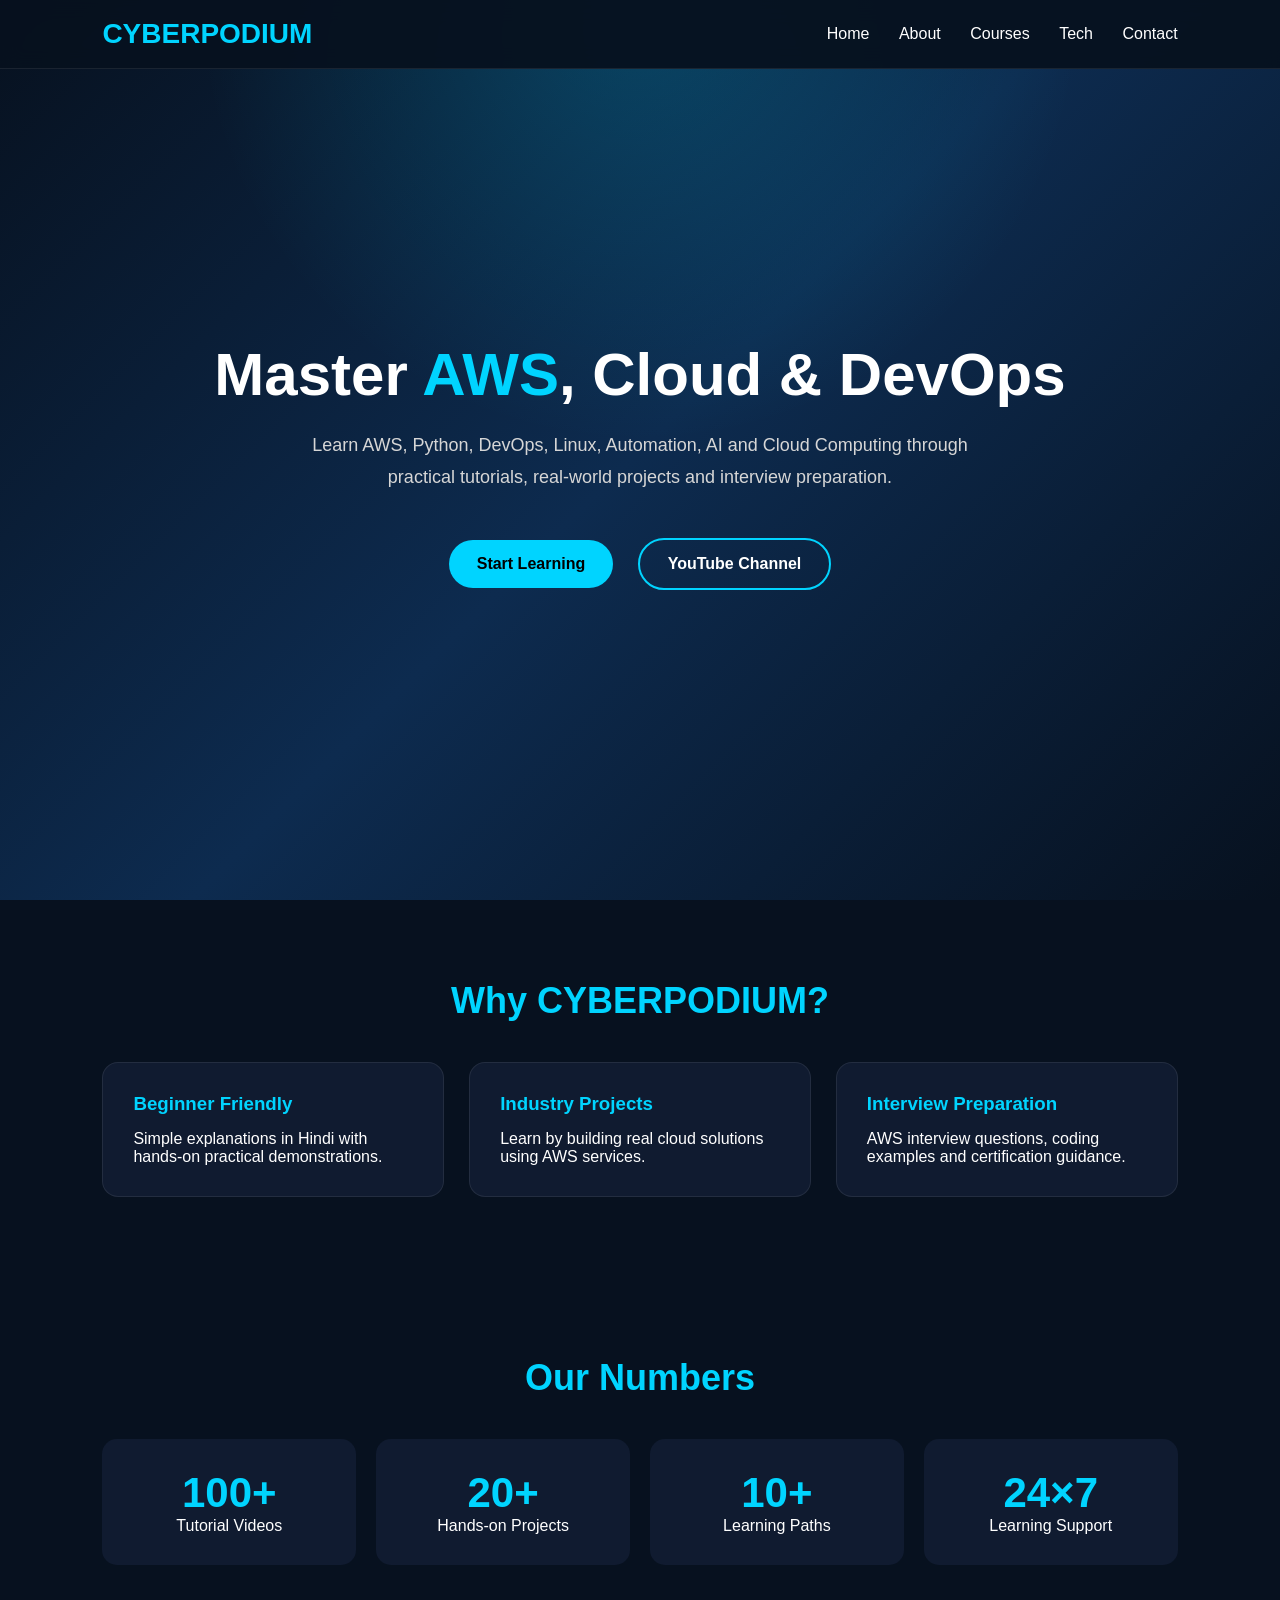
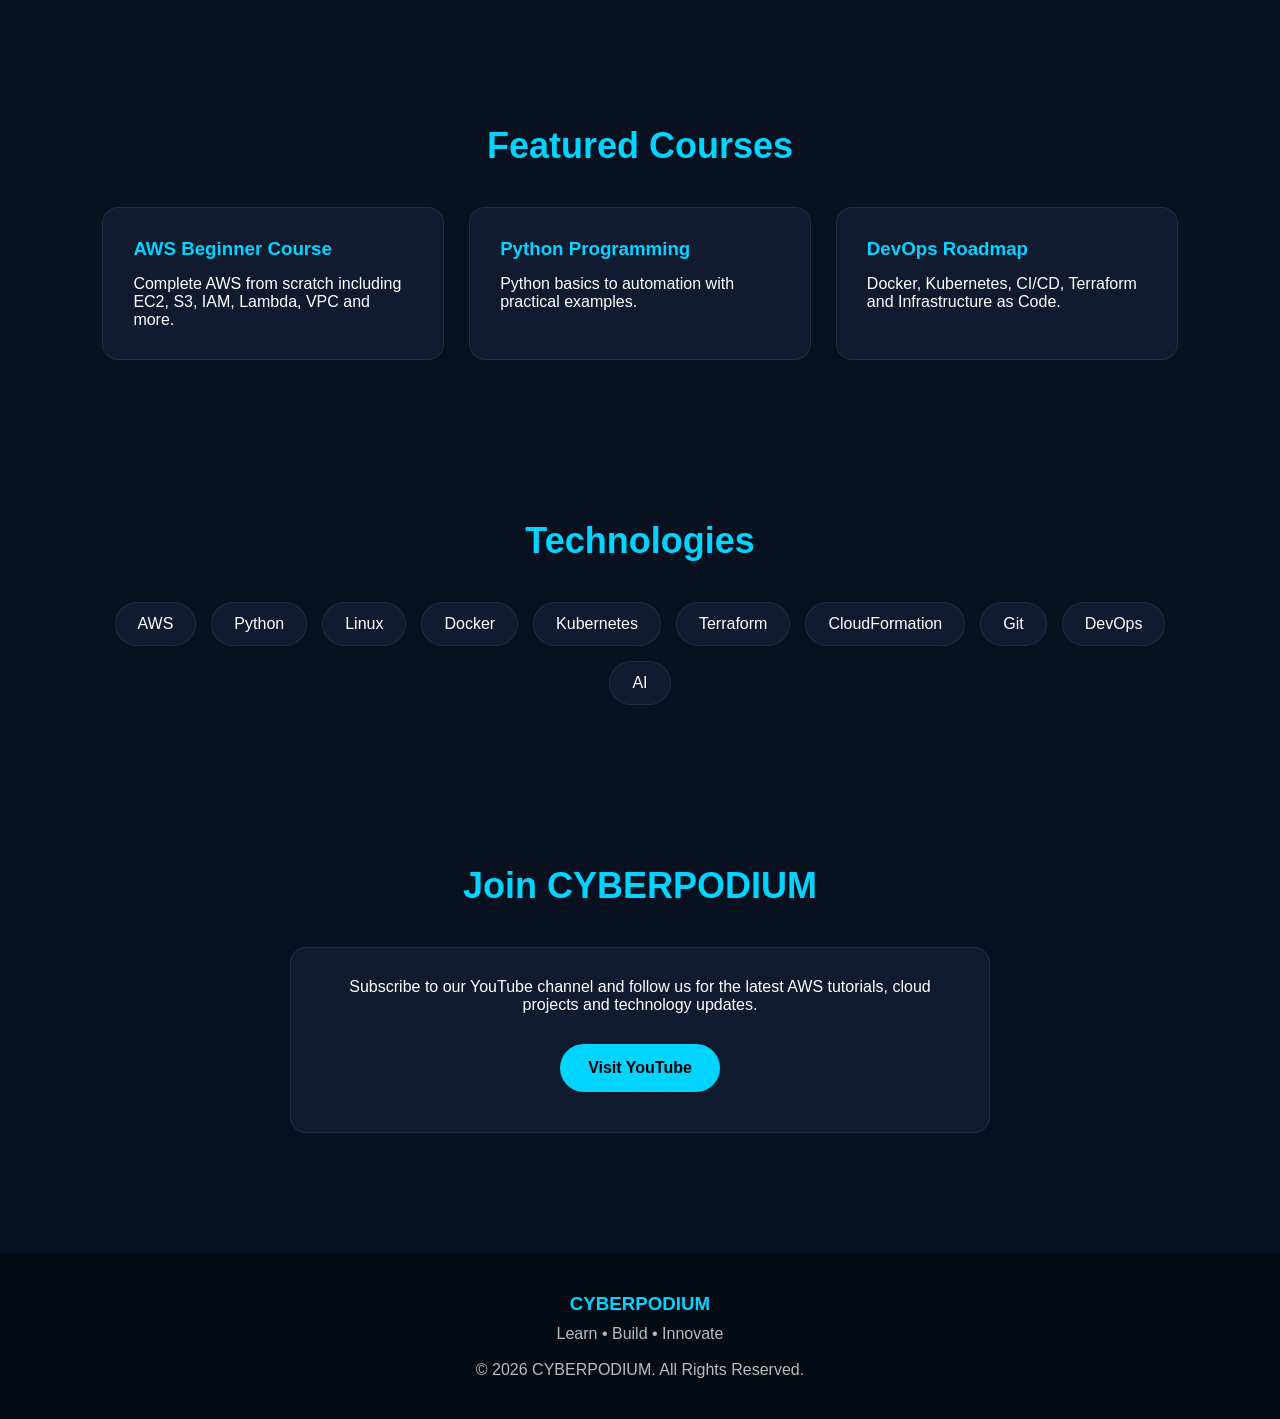
==== index.html @ 9607fe77 "adding first test of web" ====
<!DOCTYPE html>
<html lang="en">
<head>
<meta charset="UTF-8">
<meta name="viewport" content="width=device-width, initial-scale=1.0">
<title>CYBERPODIUM | Learn AWS & Cloud Computing</title>

<style>
*{
    margin:0;
    padding:0;
    box-sizing:border-box;
    font-family:Arial, Helvetica, sans-serif;
}

html{
    scroll-behavior:smooth;
}

body{
    background:#07111f;
    color:white;
}

header{
    position:fixed;
    width:100%;
    top:0;
    left:0;
    background:rgba(7,17,31,.95);
    backdrop-filter:blur(10px);
    display:flex;
    justify-content:space-between;
    align-items:center;
    padding:18px 8%;
    z-index:1000;
    border-bottom:1px solid rgba(255,255,255,.08);
}

.logo{
    font-size:28px;
    font-weight:bold;
    color:#00d4ff;
}

nav a{
    text-decoration:none;
    color:white;
    margin-left:25px;
    transition:.3s;
}

nav a:hover{
    color:#00d4ff;
}

.hero{
    min-height:100vh;
    display:flex;
    justify-content:center;
    align-items:center;
    text-align:center;
    padding:120px 20px 80px;
    background:
    radial-gradient(circle at top,#00d4ff33,transparent 40%),
    linear-gradient(135deg,#07111f,#0d2b4f,#07111f);
}

.hero h1{
    font-size:60px;
    margin-bottom:20px;
}

.hero h1 span{
    color:#00d4ff;
}

.hero p{
    max-width:700px;
    margin:auto;
    line-height:1.8;
    color:#d6d6d6;
    font-size:18px;
}

.buttons{
    margin-top:35px;
}

.btn{
    display:inline-block;
    margin:10px;
    padding:15px 28px;
    text-decoration:none;
    border-radius:30px;
    font-weight:bold;
    transition:.3s;
}

.primary{
    background:#00d4ff;
    color:black;
}

.secondary{
    border:2px solid #00d4ff;
    color:white;
}

.btn:hover{
    transform:translateY(-4px);
}

section{
    padding:80px 8%;
}

.section-title{
    text-align:center;
    font-size:36px;
    margin-bottom:40px;
    color:#00d4ff;
}

.grid{
    display:grid;
    grid-template-columns:repeat(auto-fit,minmax(250px,1fr));
    gap:25px;
}

.card{
    background:#101b30;
    border-radius:16px;
    padding:30px;
    transition:.3s;
    border:1px solid rgba(255,255,255,.08);
}

.card:hover{
    transform:translateY(-8px);
    box-shadow:0 15px 30px rgba(0,212,255,.15);
}

.card h3{
    margin-bottom:15px;
    color:#00d4ff;
}

.stats{
    display:grid;
    grid-template-columns:repeat(auto-fit,minmax(180px,1fr));
    gap:20px;
    text-align:center;
}

.stat{
    background:#101b30;
    padding:30px;
    border-radius:15px;
}

.stat h2{
    color:#00d4ff;
    font-size:42px;
}

.tech{
    display:flex;
    flex-wrap:wrap;
    gap:15px;
    justify-content:center;
}

.tech span{
    background:#101b30;
    padding:12px 22px;
    border-radius:30px;
    border:1px solid rgba(255,255,255,.08);
}

footer{
    text-align:center;
    padding:40px 20px;
    background:#050b15;
    margin-top:40px;
    color:#bbb;
}

@media(max-width:768px){

header{
    flex-direction:column;
}

nav{
    margin-top:15px;
}

nav a{
    display:inline-block;
    margin:8px;
}

.hero h1{
    font-size:40px;
}

.hero p{
    font-size:16px;
}

}
</style>

</head>

<body>

<header>

<div class="logo">CYBERPODIUM</div>

<nav>
<a href="#">Home</a>
<a href="#about">About</a>
<a href="#courses">Courses</a>
<a href="#tech">Tech</a>
<a href="#contact">Contact</a>
</nav>

</header>

<section class="hero">

<div>

<h1>Master <span>AWS</span>, Cloud & DevOps</h1>

<p>

Learn AWS, Python, DevOps, Linux, Automation, AI and Cloud Computing through practical tutorials,
real-world projects and interview preparation.

</p>

<div class="buttons">

<a class="btn primary" href="#">Start Learning</a>

<a class="btn secondary" href="#">YouTube Channel</a>

</div>

</div>

</section>

<section id="about">

<h2 class="section-title">Why CYBERPODIUM?</h2>

<div class="grid">

<div class="card">
<h3>Beginner Friendly</h3>
<p>Simple explanations in Hindi with hands-on practical demonstrations.</p>
</div>

<div class="card">
<h3>Industry Projects</h3>
<p>Learn by building real cloud solutions using AWS services.</p>
</div>

<div class="card">
<h3>Interview Preparation</h3>
<p>AWS interview questions, coding examples and certification guidance.</p>
</div>

</div>

</section>

<section>

<h2 class="section-title">Our Numbers</h2>

<div class="stats">

<div class="stat">
<h2>100+</h2>
<p>Tutorial Videos</p>
</div>

<div class="stat">
<h2>20+</h2>
<p>Hands-on Projects</p>
</div>

<div class="stat">
<h2>10+</h2>
<p>Learning Paths</p>
</div>

<div class="stat">
<h2>24×7</h2>
<p>Learning Support</p>
</div>

</div>

</section>

<section id="courses">

<h2 class="section-title">Featured Courses</h2>

<div class="grid">

<div class="card">
<h3>AWS Beginner Course</h3>
<p>Complete AWS from scratch including EC2, S3, IAM, Lambda, VPC and more.</p>
</div>

<div class="card">
<h3>Python Programming</h3>
<p>Python basics to automation with practical examples.</p>
</div>

<div class="card">
<h3>DevOps Roadmap</h3>
<p>Docker, Kubernetes, CI/CD, Terraform and Infrastructure as Code.</p>
</div>

</div>

</section>

<section id="tech">

<h2 class="section-title">Technologies</h2>

<div class="tech">

<span>AWS</span>
<span>Python</span>
<span>Linux</span>
<span>Docker</span>
<span>Kubernetes</span>
<span>Terraform</span>
<span>CloudFormation</span>
<span>Git</span>
<span>DevOps</span>
<span>AI</span>

</div>

</section>

<section id="contact">

<h2 class="section-title">Join CYBERPODIUM</h2>

<div class="card" style="max-width:700px;margin:auto;text-align:center;">

<p style="margin-bottom:20px">

Subscribe to our YouTube channel and follow us for the latest AWS tutorials,
cloud projects and technology updates.

</p>

<a class="btn primary" href="#">Visit YouTube</a>

</div>

</section>

<footer>

<h3 style="color:#00d4ff;margin-bottom:10px;">CYBERPODIUM</h3>

<p>Learn • Build • Innovate</p>

<br>

<p>© 2026 CYBERPODIUM. All Rights Reserved.</p>

</footer>

</body>
</html>
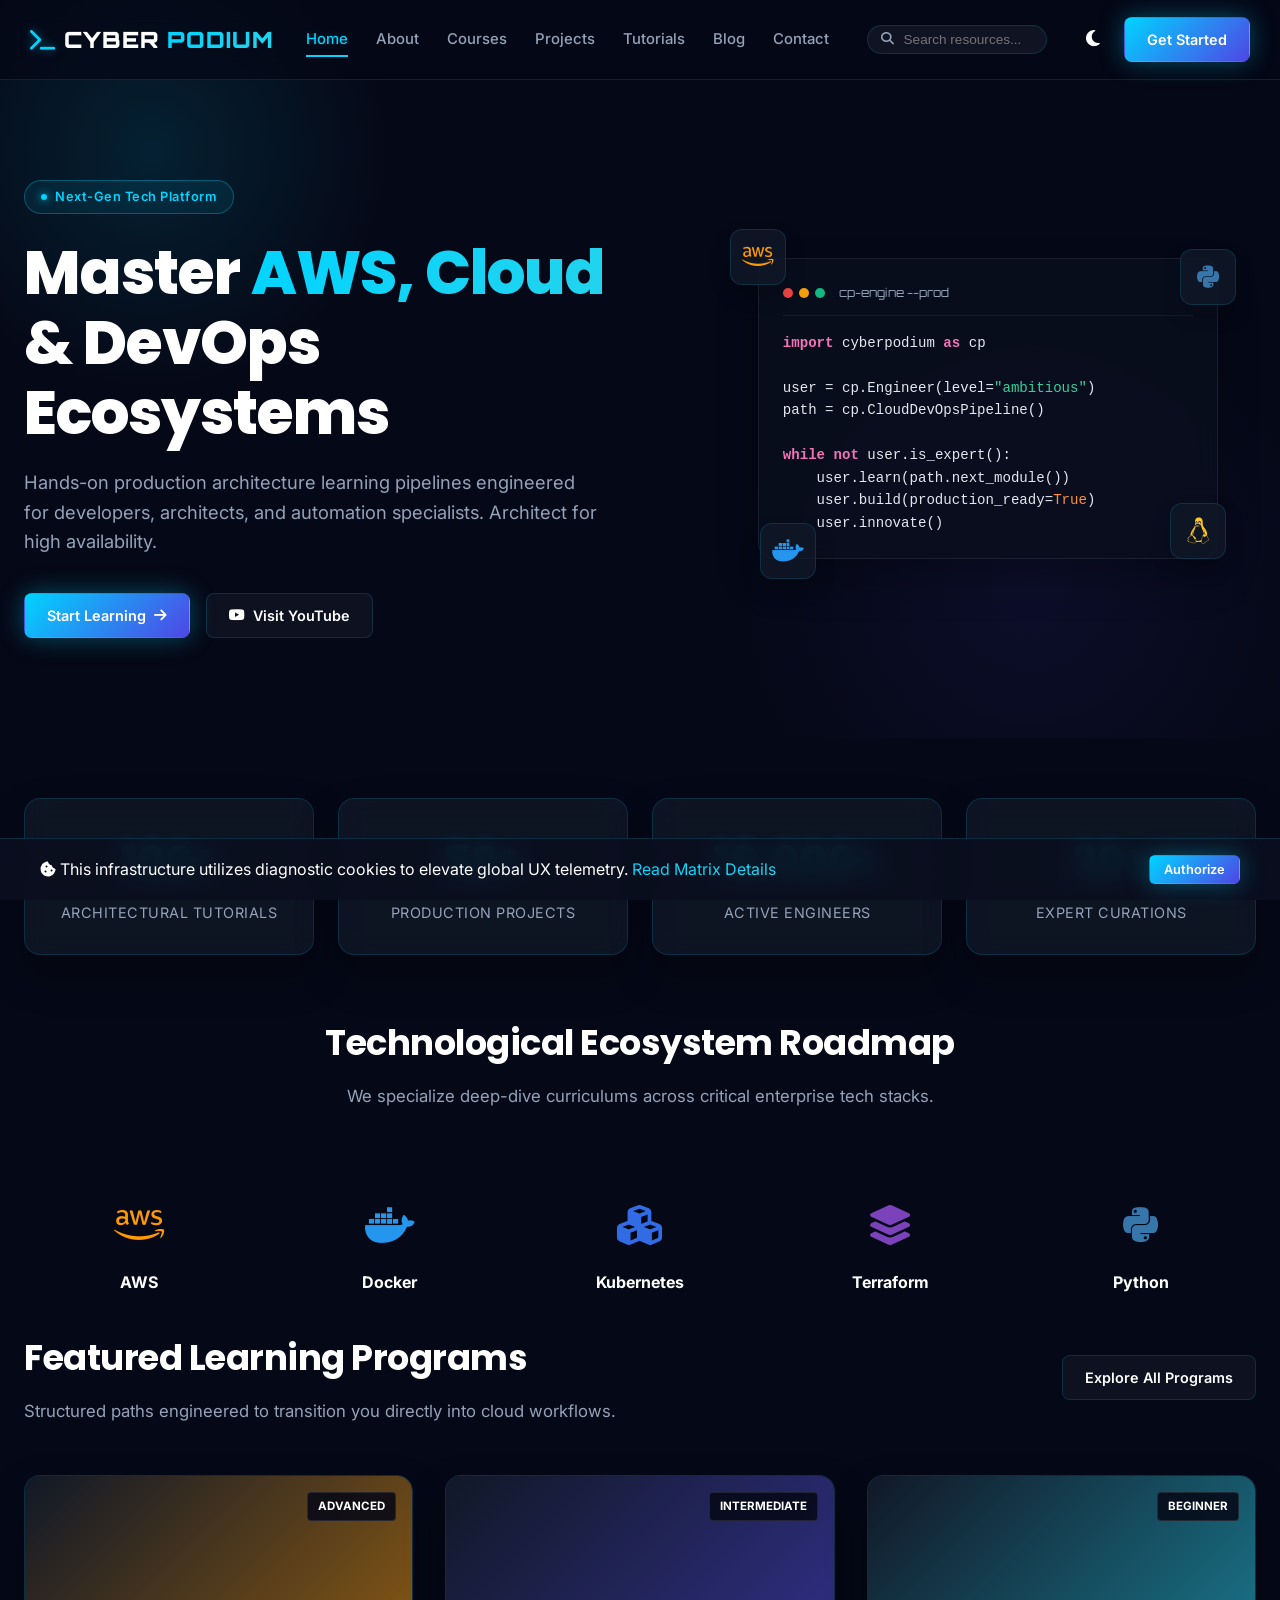
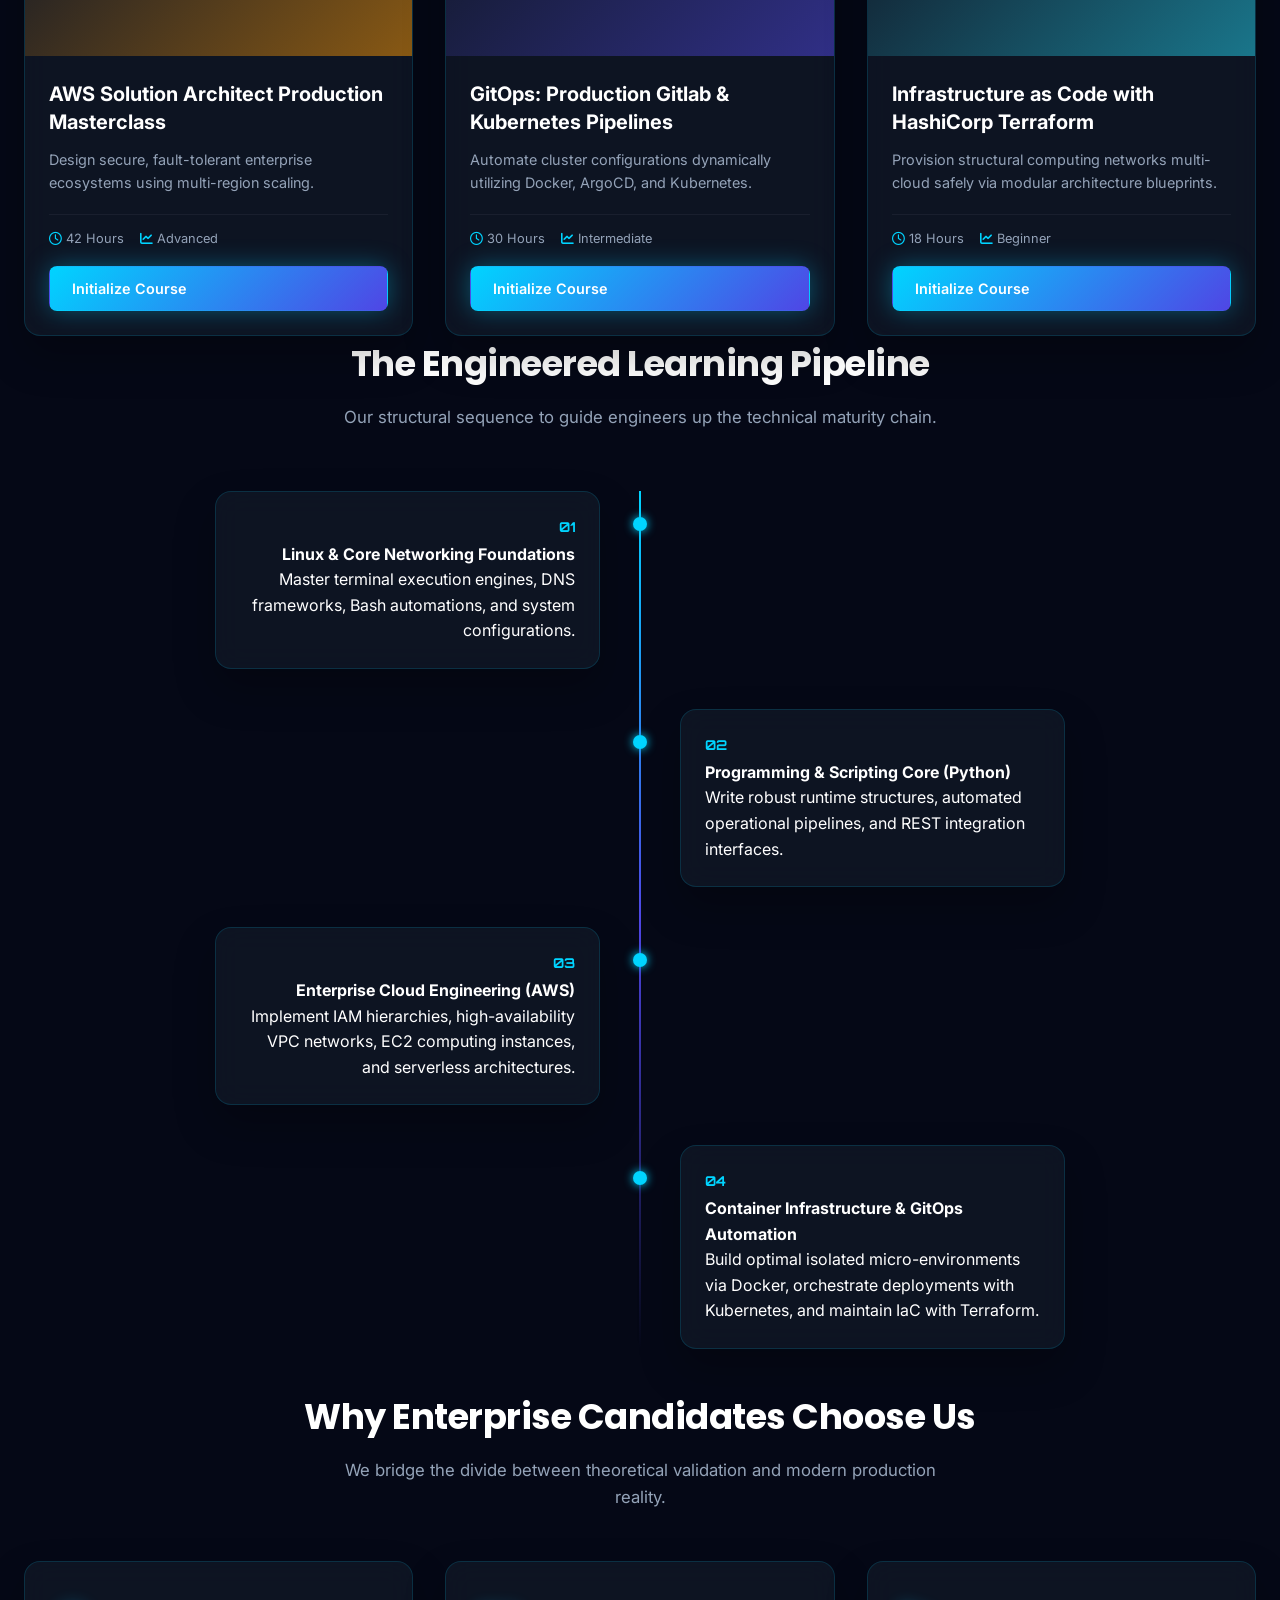
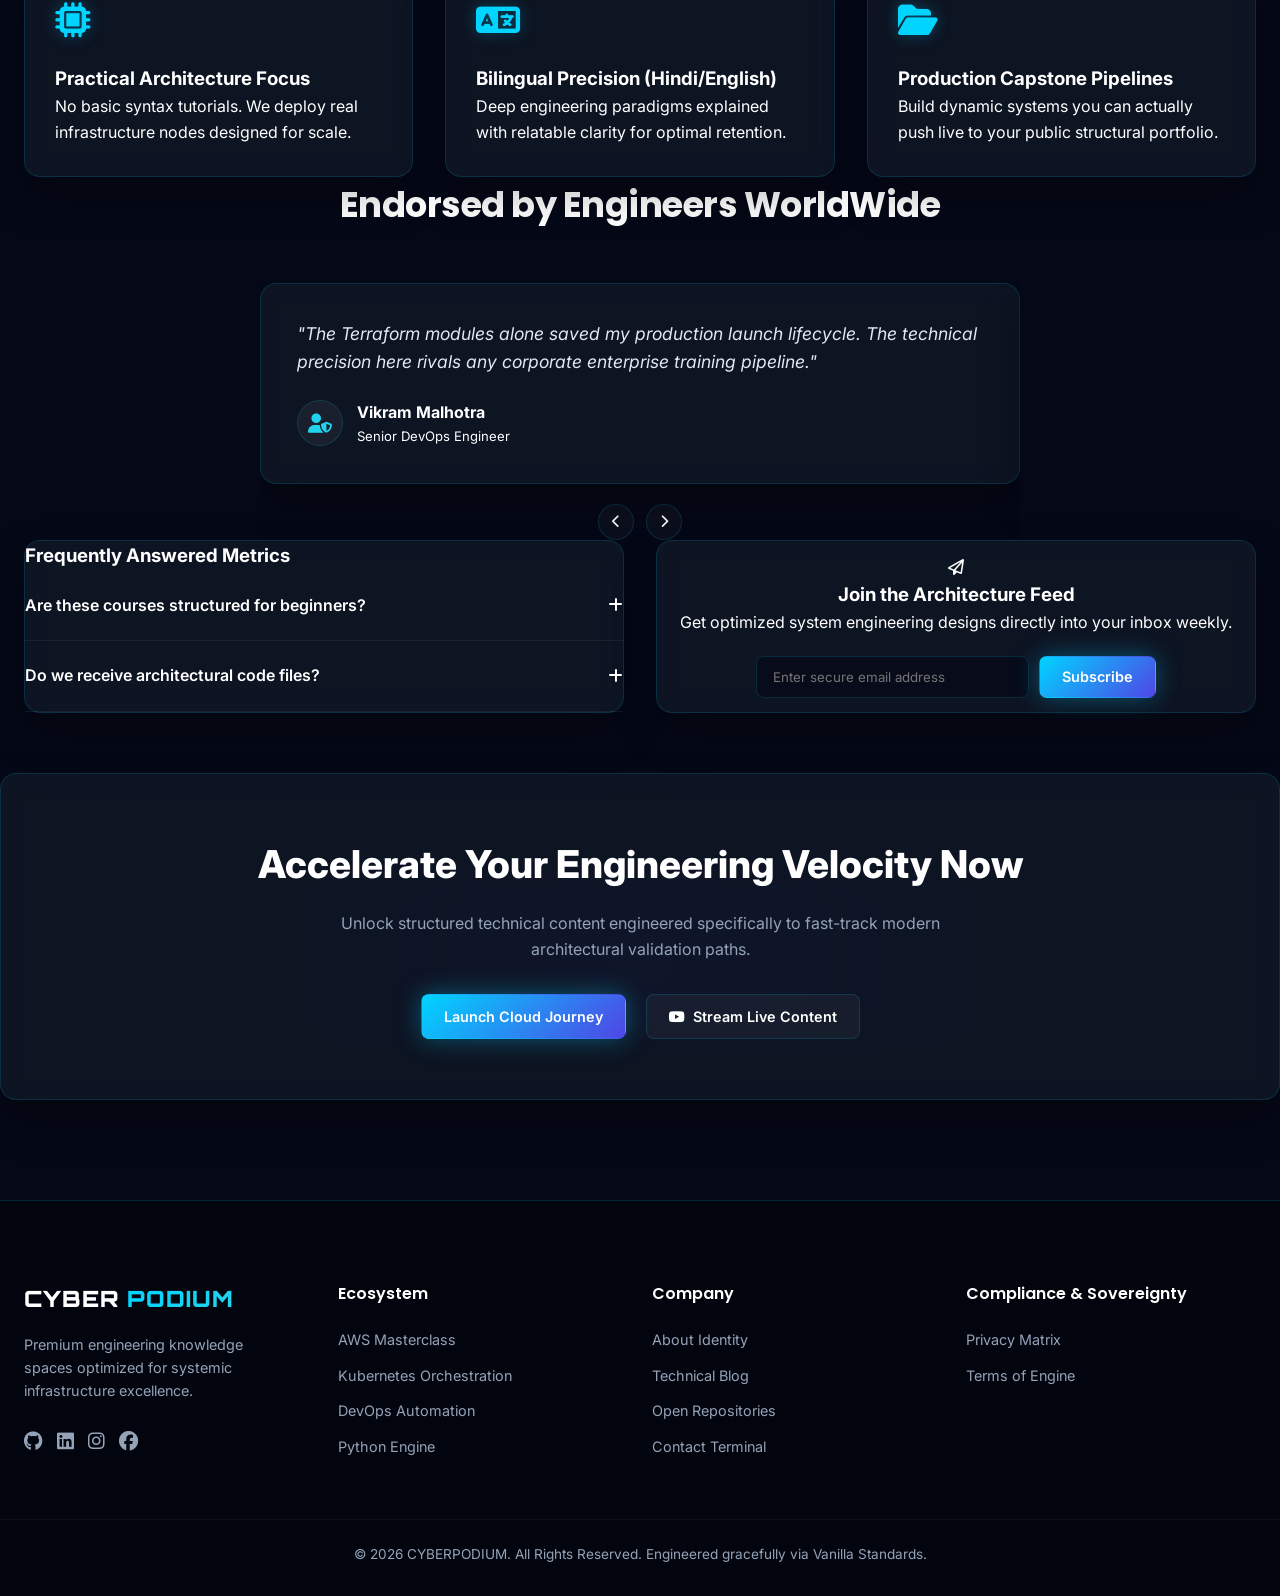
==== commit bea70eec: "adding initial website" ====
--- a/index.html
+++ b/index.html
@@ -1,391 +1,436 @@
 <!DOCTYPE html>
 <html lang="en">
 <head>
-<meta charset="UTF-8">
-<meta name="viewport" content="width=device-width, initial-scale=1.0">
-<title>CYBERPODIUM | Learn AWS & Cloud Computing</title>
-
-<style>
-*{
-    margin:0;
-    padding:0;
-    box-sizing:border-box;
-    font-family:Arial, Helvetica, sans-serif;
-}
-
-html{
-    scroll-behavior:smooth;
-}
-
-body{
-    background:#07111f;
-    color:white;
-}
-
-header{
-    position:fixed;
-    width:100%;
-    top:0;
-    left:0;
-    background:rgba(7,17,31,.95);
-    backdrop-filter:blur(10px);
-    display:flex;
-    justify-content:space-between;
-    align-items:center;
-    padding:18px 8%;
-    z-index:1000;
-    border-bottom:1px solid rgba(255,255,255,.08);
-}
-
-.logo{
-    font-size:28px;
-    font-weight:bold;
-    color:#00d4ff;
-}
-
-nav a{
-    text-decoration:none;
-    color:white;
-    margin-left:25px;
-    transition:.3s;
-}
-
-nav a:hover{
-    color:#00d4ff;
-}
-
-.hero{
-    min-height:100vh;
-    display:flex;
-    justify-content:center;
-    align-items:center;
-    text-align:center;
-    padding:120px 20px 80px;
-    background:
-    radial-gradient(circle at top,#00d4ff33,transparent 40%),
-    linear-gradient(135deg,#07111f,#0d2b4f,#07111f);
-}
-
-.hero h1{
-    font-size:60px;
-    margin-bottom:20px;
-}
-
-.hero h1 span{
-    color:#00d4ff;
-}
-
-.hero p{
-    max-width:700px;
-    margin:auto;
-    line-height:1.8;
-    color:#d6d6d6;
-    font-size:18px;
-}
-
-.buttons{
-    margin-top:35px;
-}
-
-.btn{
-    display:inline-block;
-    margin:10px;
-    padding:15px 28px;
-    text-decoration:none;
-    border-radius:30px;
-    font-weight:bold;
-    transition:.3s;
-}
-
-.primary{
-    background:#00d4ff;
-    color:black;
-}
-
-.secondary{
-    border:2px solid #00d4ff;
-    color:white;
-}
-
-.btn:hover{
-    transform:translateY(-4px);
-}
-
-section{
-    padding:80px 8%;
-}
-
-.section-title{
-    text-align:center;
-    font-size:36px;
-    margin-bottom:40px;
-    color:#00d4ff;
-}
-
-.grid{
-    display:grid;
-    grid-template-columns:repeat(auto-fit,minmax(250px,1fr));
-    gap:25px;
-}
-
-.card{
-    background:#101b30;
-    border-radius:16px;
-    padding:30px;
-    transition:.3s;
-    border:1px solid rgba(255,255,255,.08);
-}
-
-.card:hover{
-    transform:translateY(-8px);
-    box-shadow:0 15px 30px rgba(0,212,255,.15);
-}
-
-.card h3{
-    margin-bottom:15px;
-    color:#00d4ff;
-}
-
-.stats{
-    display:grid;
-    grid-template-columns:repeat(auto-fit,minmax(180px,1fr));
-    gap:20px;
-    text-align:center;
-}
-
-.stat{
-    background:#101b30;
-    padding:30px;
-    border-radius:15px;
-}
-
-.stat h2{
-    color:#00d4ff;
-    font-size:42px;
-}
-
-.tech{
-    display:flex;
-    flex-wrap:wrap;
-    gap:15px;
-    justify-content:center;
-}
-
-.tech span{
-    background:#101b30;
-    padding:12px 22px;
-    border-radius:30px;
-    border:1px solid rgba(255,255,255,.08);
-}
-
-footer{
-    text-align:center;
-    padding:40px 20px;
-    background:#050b15;
-    margin-top:40px;
-    color:#bbb;
-}
-
-@media(max-width:768px){
-
-header{
-    flex-direction:column;
-}
-
-nav{
-    margin-top:15px;
-}
-
-nav a{
-    display:inline-block;
-    margin:8px;
-}
-
-.hero h1{
-    font-size:40px;
-}
-
-.hero p{
-    font-size:16px;
-}
-
-}
-</style>
-
+    <meta charset="UTF-8">
+    <meta name="viewport" content="width=device-width, initial-scale=1.0">
+    <title>CYBERPODIUM | Master AWS, Cloud Computing & DevOps</title>
+    <meta name="description" content="Advance your career with hands-on labs in AWS, DevOps, Kubernetes, and AI. Learn, build, and innovate with premium tech workflows.">
+    
+    <!-- Open Graph / Facebook -->
+    <meta property="og:type" content="website">
+    <meta property="og:title" content="CYBERPODIUM | Master AWS, Cloud Computing & DevOps">
+    <meta property="og:description" content="Advance your career with hands-on labs in AWS, DevOps, Kubernetes, and AI.">
+    <meta property="og:image" content="https://cyberpodium.com/assets/images/og-image.jpg">
+
+    <!-- Twitter -->
+    <meta property="twitter:card" content="summary_large_image">
+    <meta property="twitter:title" content="CYBERPODIUM | Master AWS, Cloud & DevOps">
+    <meta property="twitter:description" content="Advance your career with hands-on labs in AWS, DevOps, Kubernetes, and AI.">
+
+    <!-- Fonts -->
+    <link rel="preconnect" href="https://fonts.googleapis.com">
+    <link rel="preconnect" href="https://fonts.gstatic.com" crossorigin>
+    <link href="https://fonts.googleapis.com/css2?family=Inter:wght@300;400;500;600;700&family=Orbitron:wght@700;900&family=Poppins:wght@400;600;700;800&display=swap" rel="stylesheet">
+    
+    <!-- Icons -->
+    <link rel="stylesheet" href="https://cdnjs.cloudflare.com/ajax/libs/font-awesome/6.4.0/css/all.min.css">
+    
+    <!-- Stylesheets -->
+    <link rel="stylesheet" href="assets/css/style.css">
+    <link rel="stylesheet" href="assets/css/animations.css">
+    <link rel="stylesheet" href="assets/css/responsive.css">
 </head>
-
 <body>
 
-<header>
-
-<div class="logo">CYBERPODIUM</div>
-
-<nav>
-<a href="#">Home</a>
-<a href="#about">About</a>
-<a href="#courses">Courses</a>
-<a href="#tech">Tech</a>
-<a href="#contact">Contact</a>
-</nav>
-
-</header>
-
-<section class="hero">
-
-<div>
-
-<h1>Master <span>AWS</span>, Cloud & DevOps</h1>
-
-<p>
-
-Learn AWS, Python, DevOps, Linux, Automation, AI and Cloud Computing through practical tutorials,
-real-world projects and interview preparation.
-
-</p>
-
-<div class="buttons">
-
-<a class="btn primary" href="#">Start Learning</a>
-
-<a class="btn secondary" href="#">YouTube Channel</a>
-
-</div>
-
-</div>
-
-</section>
-
-<section id="about">
-
-<h2 class="section-title">Why CYBERPODIUM?</h2>
-
-<div class="grid">
-
-<div class="card">
-<h3>Beginner Friendly</h3>
-<p>Simple explanations in Hindi with hands-on practical demonstrations.</p>
-</div>
-
-<div class="card">
-<h3>Industry Projects</h3>
-<p>Learn by building real cloud solutions using AWS services.</p>
-</div>
-
-<div class="card">
-<h3>Interview Preparation</h3>
-<p>AWS interview questions, coding examples and certification guidance.</p>
-</div>
-
-</div>
-
-</section>
-
-<section>
-
-<h2 class="section-title">Our Numbers</h2>
-
-<div class="stats">
-
-<div class="stat">
-<h2>100+</h2>
-<p>Tutorial Videos</p>
-</div>
-
-<div class="stat">
-<h2>20+</h2>
-<p>Hands-on Projects</p>
-</div>
-
-<div class="stat">
-<h2>10+</h2>
-<p>Learning Paths</p>
-</div>
-
-<div class="stat">
-<h2>24×7</h2>
-<p>Learning Support</p>
-</div>
-
-</div>
-
-</section>
-
-<section id="courses">
-
-<h2 class="section-title">Featured Courses</h2>
-
-<div class="grid">
-
-<div class="card">
-<h3>AWS Beginner Course</h3>
-<p>Complete AWS from scratch including EC2, S3, IAM, Lambda, VPC and more.</p>
-</div>
-
-<div class="card">
-<h3>Python Programming</h3>
-<p>Python basics to automation with practical examples.</p>
-</div>
-
-<div class="card">
-<h3>DevOps Roadmap</h3>
-<p>Docker, Kubernetes, CI/CD, Terraform and Infrastructure as Code.</p>
-</div>
-
-</div>
-
-</section>
-
-<section id="tech">
-
-<h2 class="section-title">Technologies</h2>
-
-<div class="tech">
-
-<span>AWS</span>
-<span>Python</span>
-<span>Linux</span>
-<span>Docker</span>
-<span>Kubernetes</span>
-<span>Terraform</span>
-<span>CloudFormation</span>
-<span>Git</span>
-<span>DevOps</span>
-<span>AI</span>
-
-</div>
-
-</section>
-
-<section id="contact">
-
-<h2 class="section-title">Join CYBERPODIUM</h2>
-
-<div class="card" style="max-width:700px;margin:auto;text-align:center;">
-
-<p style="margin-bottom:20px">
-
-Subscribe to our YouTube channel and follow us for the latest AWS tutorials,
-cloud projects and technology updates.
-
-</p>
-
-<a class="btn primary" href="#">Visit YouTube</a>
-
-</div>
-
-</section>
-
-<footer>
-
-<h3 style="color:#00d4ff;margin-bottom:10px;">CYBERPODIUM</h3>
-
-<p>Learn • Build • Innovate</p>
-
-<br>
-
-<p>© 2026 CYBERPODIUM. All Rights Reserved.</p>
-
-</footer>
-
+    <!-- Canvas Background Layer -->
+    <canvas id="particles-canvas"></canvas>
+
+    <!-- Global Progress Bar -->
+    <div class="scroll-progress" id="scrollProgress"></div>
+
+    <!-- Sticky Navigation -->
+    <nav class="navbar" id="mainNavbar">
+        <div class="nav-container">
+            <a href="index.html" class="brand-logo">
+                <span class="logo-icon"><i class="fa-solid fa-terminal"></i></span>
+                CYBER<span class="gradient-text">PODIUM</span>
+            </a>
+            
+            <div class="nav-menu" id="navMenu">
+                <a href="index.html" class="nav-link active">Home</a>
+                <a href="about.html" class="nav-link">About</a>
+                <a href="courses.html" class="nav-link">Courses</a>
+                <a href="projects.html" class="nav-link">Projects</a>
+                <a href="tutorials.html" class="nav-link">Tutorials</a>
+                <a href="blog.html" class="nav-link">Blog</a>
+                <a href="contact.html" class="nav-link">Contact</a>
+                <div class="nav-search-container">
+                    <input type="text" class="search-input" placeholder="Search resources...">
+                    <i class="fa-solid fa-magnifying-glass search-icon"></i>
+                </div>
+            </div>
+
+            <div class="nav-actions">
+                <button class="theme-toggle" id="themeToggle" aria-label="Toggle theme">
+                    <i class="fa-solid fa-moon"></i>
+                </button>
+                <a href="courses.html" class="btn btn-primary nav-cta">Get Started</a>
+                <button class="hamburger-menu" id="hamburger" aria-label="Open menu">
+                    <span class="bar"></span>
+                    <span class="bar"></span>
+                    <span class="bar"></span>
+                </button>
+            </div>
+        </div>
+    </nav>
+
+    <!-- Hero Section -->
+    <header class="hero-section">
+        <div class="hero-glow-overlay-1"></div>
+        <div class="hero-glow-overlay-2"></div>
+        <div class="container hero-container">
+            <div class="hero-content reveal-slide-up">
+                <div class="badge-premium">
+                    <span class="badge-dot"></span> Next-Gen Tech Platform
+                </div>
+                <h1>Master <span class="gradient-text">AWS, Cloud</span> <br>& DevOps Ecosystems</h1>
+                <p class="hero-subtitle">
+                    Hands-on production architecture learning pipelines engineered for developers, architects, and automation specialists. <span id="typing-text"></span>
+                </p>
+                <div class="hero-actions">
+                    <a href="courses.html" class="btn btn-primary ripple">Start Learning <i class="fa-solid fa-arrow-right"></i></a>
+                    <a href="https://youtube.com" target="_blank" class="btn btn-secondary"><i class="fa-brands fa-youtube text-red"></i> Visit YouTube</a>
+                </div>
+            </div>
+            <div class="hero-visual">
+                <div class="cyber-cube-container">
+                    <div class="floating-tech-icon icon-aws"><i class="fa-brands fa-aws"></i></div>
+                    <div class="floating-tech-icon icon-docker"><i class="fa-brands fa-docker"></i></div>
+                    <div class="floating-tech-icon icon-python"><i class="fa-brands fa-python"></i></div>
+                    <div class="floating-tech-icon icon-linux"><i class="fa-brands fa-linux"></i></div>
+                    <div class="matrix-card glass-card">
+                        <div class="card-header-bar">
+                            <span class="dot red"></span><span class="dot yellow"></span><span class="dot green"></span>
+                            <span class="terminal-title">cp-engine --prod</span>
+                        </div>
+                        <pre class="code-block"><code><span class="c-keyword">import</span> cyberpodium <span class="c-keyword">as</span> cp
+
+user = cp.Engineer(level=<span class="c-str">"ambitious"</span>)
+path = cp.CloudDevOpsPipeline()
+
+<span class="c-keyword">while not</span> user.is_expert():
+    user.learn(path.next_module())
+    user.build(production_ready=<span class="c-bool">True</span>)
+    user.innovate()</code></pre>
+                    </div>
+                </div>
+            </div>
+        </div>
+    </header>
+
+    <!-- Global Statistics Section -->
+    <section class="stats-section">
+        <div class="container grid-4">
+            <div class="stat-card glass-card reveal-fade">
+                <h3 class="stat-number" data-target="100">0</h3>
+                <p class="stat-label">Architectural Tutorials</p>
+            </div>
+            <div class="stat-card glass-card reveal-fade">
+                <h3 class="stat-number" data-target="50">0</h3>
+                <p class="stat-label">Production Projects</p>
+            </div>
+            <div class="stat-card glass-card reveal-fade">
+                <h3 class="stat-number" data-target="10000">0</h3>
+                <p class="stat-label">Active Engineers</p>
+            </div>
+            <div class="stat-card glass-card reveal-fade">
+                <h3 class="stat-number" data-target="20">0</h3>
+                <p class="stat-label">Expert Curations</p>
+            </div>
+        </div>
+    </section>
+
+    <!-- Technologies Grid Section -->
+    <section class="tech-section container">
+        <div class="section-header text-center">
+            <h2 class="section-title">Technological Ecosystem Roadmap</h2>
+            <p class="section-subtitle">We specialize deep-dive curriculums across critical enterprise tech stacks.</p>
+        </div>
+        <div class="grid-5 tech-grid">
+            <div class="tech-card glass-card-hover text-center">
+                <div class="tech-icon-wrapper color-aws"><i class="fa-brands fa-aws"></i></div>
+                <h4>AWS</h4>
+            </div>
+            <div class="tech-card glass-card-hover text-center">
+                <div class="tech-icon-wrapper color-docker"><i class="fa-brands fa-docker"></i></div>
+                <h4>Docker</h4>
+            </div>
+            <div class="tech-card glass-card-hover text-center">
+                <div class="tech-icon-wrapper color-kube"><i class="fa-solid fa-cubes"></i></div>
+                <h4>Kubernetes</h4>
+            </div>
+            <div class="tech-card glass-card-hover text-center">
+                <div class="tech-icon-wrapper color-terraform"><i class="fa-solid fa-layer-group"></i></div>
+                <h4>Terraform</h4>
+            </div>
+            <div class="tech-card glass-card-hover text-center">
+                <div class="tech-icon-wrapper color-python"><i class="fa-brands fa-python"></i></div>
+                <h4>Python</h4>
+            </div>
+        </div>
+    </section>
+
+    <!-- Featured Courses Section -->
+    <section class="courses-section container">
+        <div class="section-header flex-between">
+            <div>
+                <h2 class="section-title">Featured Learning Programs</h2>
+                <p class="section-subtitle">Structured paths engineered to transition you directly into cloud workflows.</p>
+            </div>
+            <a href="courses.html" class="btn btn-secondary">Explore All Programs</a>
+        </div>
+        <div class="grid-3 row-gap-30">
+            <!-- Card 1 -->
+            <div class="course-card glass-card showcase-card">
+                <div class="card-img-container">
+                    <div class="course-badge text-glow-blue">ADVANCED</div>
+                    <div class="fallback-gradient-bg bg-aws"></div>
+                </div>
+                <div class="card-body">
+                    <h3 class="card-title">AWS Solution Architect Production Masterclass</h3>
+                    <p class="card-text">Design secure, fault-tolerant enterprise ecosystems using multi-region scaling.</p>
+                    <div class="card-meta">
+                        <span><i class="fa-regular fa-clock"></i> 42 Hours</span>
+                        <span><i class="fa-solid fa-chart-line"></i> Advanced</span>
+                    </div>
+                    <a href="courses.html" class="btn btn-primary full-width">Initialize Course</a>
+                </div>
+            </div>
+            <!-- Card 2 -->
+            <div class="course-card glass-card showcase-card">
+                <div class="card-img-container">
+                    <div class="course-badge text-glow-purple">INTERMEDIATE</div>
+                    <div class="fallback-gradient-bg bg-devops"></div>
+                </div>
+                <div class="card-body">
+                    <h3 class="card-title">GitOps: Production Gitlab & Kubernetes Pipelines</h3>
+                    <p class="card-text">Automate cluster configurations dynamically utilizing Docker, ArgoCD, and Kubernetes.</p>
+                    <div class="card-meta">
+                        <span><i class="fa-regular fa-clock"></i> 30 Hours</span>
+                        <span><i class="fa-solid fa-chart-line"></i> Intermediate</span>
+                    </div>
+                    <a href="courses.html" class="btn btn-primary full-width">Initialize Course</a>
+                </div>
+            </div>
+            <!-- Card 3 -->
+            <div class="course-card glass-card showcase-card">
+                <div class="card-img-container">
+                    <div class="course-badge text-glow-cyan">BEGINNER</div>
+                    <div class="fallback-gradient-bg bg-infra"></div>
+                </div>
+                <div class="card-body">
+                    <h3 class="card-title">Infrastructure as Code with HashiCorp Terraform</h3>
+                    <p class="card-text">Provision structural computing networks multi-cloud safely via modular architecture blueprints.</p>
+                    <div class="card-meta">
+                        <span><i class="fa-regular fa-clock"></i> 18 Hours</span>
+                        <span><i class="fa-solid fa-chart-line"></i> Beginner</span>
+                    </div>
+                    <a href="courses.html" class="btn btn-primary full-width">Initialize Course</a>
+                </div>
+            </div>
+        </div>
+    </section>
+
+    <!-- Learning Roadmap Section -->
+    <section class="roadmap-section">
+        <div class="container">
+            <div class="section-header text-center">
+                <h2 class="section-title">The Engineered Learning Pipeline</h2>
+                <p class="section-subtitle">Our structural sequence to guide engineers up the technical maturity chain.</p>
+            </div>
+            <div class="timeline-container">
+                <div class="timeline-line"></div>
+                <div class="timeline-item left reveal-fade">
+                    <div class="timeline-dot"></div>
+                    <div class="timeline-content glass-card">
+                        <span class="step-num">01</span>
+                        <h4>Linux & Core Networking Foundations</h4>
+                        <p>Master terminal execution engines, DNS frameworks, Bash automations, and system configurations.</p>
+                    </div>
+                </div>
+                <div class="timeline-item right reveal-fade">
+                    <div class="timeline-dot"></div>
+                    <div class="timeline-content glass-card">
+                        <span class="step-num">02</span>
+                        <h4>Programming & Scripting Core (Python)</h4>
+                        <p>Write robust runtime structures, automated operational pipelines, and REST integration interfaces.</p>
+                    </div>
+                </div>
+                <div class="timeline-item left reveal-fade">
+                    <div class="timeline-dot"></div>
+                    <div class="timeline-content glass-card">
+                        <span class="step-num">03</span>
+                        <h4>Enterprise Cloud Engineering (AWS)</h4>
+                        <p>Implement IAM hierarchies, high-availability VPC networks, EC2 computing instances, and serverless architectures.</p>
+                    </div>
+                </div>
+                <div class="timeline-item right reveal-fade">
+                    <div class="timeline-dot"></div>
+                    <div class="timeline-content glass-card">
+                        <span class="step-num">04</span>
+                        <h4>Container Infrastructure & GitOps Automation</h4>
+                        <p>Build optimal isolated micro-environments via Docker, orchestrate deployments with Kubernetes, and maintain IaC with Terraform.</p>
+                    </div>
+                </div>
+            </div>
+        </div>
+    </section>
+
+    <!-- Value Propositions (Why CyberPodium) -->
+    <section class="why-section container">
+        <div class="section-header text-center">
+            <h2 class="section-title">Why Enterprise Candidates Choose Us</h2>
+            <p class="section-subtitle">We bridge the divide between theoretical validation and modern production reality.</p>
+        </div>
+        <div class="grid-3 row-gap-30">
+            <div class="feature-card glass-card">
+                <div class="feature-icon"><i class="fa-solid fa-microchip"></i></div>
+                <h3>Practical Architecture Focus</h3>
+                <p>No basic syntax tutorials. We deploy real infrastructure nodes designed for scale.</p>
+            </div>
+            <div class="feature-card glass-card">
+                <div class="feature-icon"><i class="fa-solid fa-language"></i></div>
+                <h3>Bilingual Precision (Hindi/English)</h3>
+                <p>Deep engineering paradigms explained with relatable clarity for optimal retention.</p>
+            </div>
+            <div class="feature-card glass-card">
+                <div class="feature-icon"><i class="fa-solid fa-folder-open"></i></div>
+                <h3>Production Capstone Pipelines</h3>
+                <p>Build dynamic systems you can actually push live to your public structural portfolio.</p>
+            </div>
+        </div>
+    </section>
+
+    <!-- Testimonials Section -->
+    <section class="testimonials-section container">
+        <div class="section-header text-center">
+            <h2 class="section-title">Endorsed by Engineers WorldWide</h2>
+        </div>
+        <div class="carousel-wrapper">
+            <div class="carousel-track" id="testimonialTrack">
+                <div class="testimonial-card glass-card">
+                    <p class="quote">"The Terraform modules alone saved my production launch lifecycle. The technical precision here rivals any corporate enterprise training pipeline."</p>
+                    <div class="user-meta">
+                        <div class="user-avatar"><i class="fa-solid fa-user-shield"></i></div>
+                        <div>
+                            <h4>Vikram Malhotra</h4>
+                            <span class="user-title">Senior DevOps Engineer</span>
+                        </div>
+                    </div>
+                </div>
+                <div class="testimonial-card glass-card">
+                    <p class="quote">"Switching to Cloud Infrastructure was terrifying until I executed CYBERPODIUM's live AWS multi-tier architectural lab sequences."</p>
+                    <div class="user-meta">
+                        <div class="user-avatar"><i class="fa-solid fa-user-astronaut"></i></div>
+                        <div>
+                            <h4>Sarah Jenkins</h4>
+                            <span class="user-title">Cloud Infrastructure Analyst</span>
+                        </div>
+                    </div>
+                </div>
+            </div>
+            <div class="carousel-nav">
+                <button class="nav-arrow prev" id="prevBtn"><i class="fa-solid fa-chevron-left"></i></button>
+                <button class="nav-arrow next" id="nextBtn"><i class="fa-solid fa-chevron-right"></i></button>
+            </div>
+        </div>
+    </section>
+
+    <!-- Newsletter & Interactive FAQ Section -->
+    <section class="faq-newsletter container grid-2">
+        <div class="faq-accordion glass-card">
+            <h3>Frequently Answered Metrics</h3>
+            <div class="accordion-item">
+                <div class="accordion-header">Are these courses structured for beginners? <i class="fa-solid fa-plus"></i></div>
+                <div class="accordion-body"><p>Yes, each path kicks off with foundational layers before progressing into deep structural production paradigms.</p></div>
+            </div>
+            <div class="accordion-item">
+                <div class="accordion-header">Do we receive architectural code files? <i class="fa-solid fa-plus"></i></div>
+                <div class="accordion-body"><p>Absolutely. You receive comprehensive GitHub access to all Terraform scripts, Docker configurations, and automation manifests.</p></div>
+            </div>
+        </div>
+
+        <div class="newsletter-card glass-card flex-center flex-column text-center">
+            <div class="newsletter-icon"><i class="fa-regular fa-paper-plane"></i></div>
+            <h3>Join the Architecture Feed</h3>
+            <p>Get optimized system engineering designs directly into your inbox weekly.</p>
+            <form class="newsletter-form" id="newsletterForm">
+                <input type="email" placeholder="Enter secure email address" required class="form-input">
+                <button type="submit" class="btn btn-primary">Subscribe</button>
+            </form>
+        </div>
+    </section>
+
+    <!-- Central CTA Section -->
+    <section class="cta-section container text-center">
+        <div class="cta-glow"></div>
+        <div class="cta-content glass-card">
+            <h2>Accelerate Your Engineering Velocity Now</h2>
+            <p>Unlock structured technical content engineered specifically to fast-track modern architectural validation paths.</p>
+            <div class="flex-center gap-20 wrap-mobile">
+                <a href="courses.html" class="btn btn-primary text-large">Launch Cloud Journey</a>
+                <a href="https://youtube.com" class="btn btn-secondary text-large"><i class="fa-brands fa-youtube"></i> Stream Live Content</a>
+            </div>
+        </div>
+    </section>
+
+    <!-- Global Footer -->
+    <footer class="main-footer">
+        <div class="container grid-4">
+            <div class="footer-brand-column">
+                <a href="index.html" class="brand-logo footer-logo">CYBER<span class="gradient-text">PODIUM</span></a>
+                <p class="footer-desc">Premium engineering knowledge spaces optimized for systemic infrastructure excellence.</p>
+                <div class="social-links">
+                    <a href="https://github.com" target="_blank"><i class="fa-brands fa-github"></i></a>
+                    <a href="https://linkedin.com" target="_blank"><i class="fa-brands fa-linkedin"></i></a>
+                    <a href="https://instagram.com" target="_blank"><i class="fa-brands fa-instagram"></i></a>
+                    <a href="https://facebook.com" target="_blank"><i class="fa-brands fa-facebook"></i></a>
+                </div>
+            </div>
+            <div>
+                <h4>Ecosystem</h4>
+                <ul class="footer-links">
+                    <li><a href="courses.html">AWS Masterclass</a></li>
+                    <li><a href="courses.html">Kubernetes Orchestration</a></li>
+                    <li><a href="courses.html">DevOps Automation</a></li>
+                    <li><a href="courses.html">Python Engine</a></li>
+                </ul>
+            </div>
+            <div>
+                <h4>Company</h4>
+                <ul class="footer-links">
+                    <li><a href="about.html">About Identity</a></li>
+                    <li><a href="blog.html">Technical Blog</a></li>
+                    <li><a href="projects.html">Open Repositories</a></li>
+                    <li><a href="contact.html">Contact Terminal</a></li>
+                </ul>
+            </div>
+            <div>
+                <h4>Compliance & Sovereignty</h4>
+                <ul class="footer-links">
+                    <li><a href="privacy.html">Privacy Matrix</a></li>
+                    <li><a href="terms.html">Terms of Engine</a></li>
+                </ul>
+            </div>
+        </div>
+        <div class="footer-bottom text-center">
+            <p>&copy; 2026 CYBERPODIUM. All Rights Reserved. Engineered gracefully via Vanilla Standards.</p>
+        </div>
+    </footer>
+
+    <!-- Back to Top Trigger -->
+    <button class="back-to-top" id="backToTop" aria-label="Scroll to top"><i class="fa-solid fa-arrow-up"></i></button>
+
+    <!-- Global Cookie Notice Banner -->
+    <div class="cookie-banner" id="cookieBanner">
+        <div class="cookie-content">
+            <p><i class="fa-solid fa-cookie-bite text-glow-blue"></i> This infrastructure utilizes diagnostic cookies to elevate global UX telemetry. <a href="privacy.html" class="gradient-text">Read Matrix Details</a></p>
+            <button class="btn btn-primary btn-small" id="acceptCookies">Authorize</button>
+        </div>
+    </div>
+
+    <!-- Script Loads -->
+    <script src="assets/js/particles.js"></script>
+    <script src="assets/js/script.js"></script>
 </body>
 </html>
--- a/assets/css/style.css
+++ b/assets/css/style.css
@@ -0,0 +1,1034 @@
+/* ==========================================================================
+   PRODUCTION CORE TOKENS & SAAS ARCHITECTURE CORE
+   ========================================================================== */
+
+:root {
+    --bg-base: #050816;
+    --primary: #00D4FF;
+    --secondary: #4F46E5;
+    --accent: #22D3EE;
+    --card-surface: rgba(17, 24, 39, 0.75);
+    --card-border: rgba(0, 212, 255, 0.15);
+    --text-pure: #FFFFFF;
+    --text-muted: #94A3B8;
+    --font-heading: 'Poppins', sans-serif;
+    --font-body: 'Inter', sans-serif;
+    --font-logo: 'Orbitron', sans-serif;
+    --glass-blur: blur(14px);
+    --transition-smooth: all 0.35s cubic-bezier(0.25, 0.8, 0.25, 1);
+    --neon-glow: 0 0 25px rgba(0, 212, 255, 0.35);
+}
+
+/* Light Theme Variables Override mapping */
+[data-theme="light"] {
+    --bg-base: #F8FAFC;
+    --card-surface: rgba(255, 255, 255, 0.85);
+    --card-border: rgba(79, 70, 229, 0.15);
+    --text-pure: #0F172A;
+    --text-muted: #64748B;
+    --neon-glow: 0 10px 30px rgba(79, 70, 229, 0.1);
+}
+
+* {
+    box-sizing: border-box;
+    margin: 0;
+    padding: 0;
+}
+
+html {
+    scroll-behavior: smooth;
+    font-size: 16px;
+    background-color: var(--bg-base);
+}
+
+body {
+    font-family: var(--font-body);
+    color: var(--text-pure);
+    background-color: var(--bg-base);
+    overflow-x: hidden;
+    line-height: 1.6;
+}
+
+/* Global Container Rules */
+.container {
+    width: 100%;
+    max-width: 1280px;
+    margin: 0 auto;
+    padding: 0 24px;
+}
+
+.subpage-wrapper {
+    padding-top: 140px;
+    padding-bottom: 80px;
+    min-height: 80vh;
+}
+
+/* ==========================================================================
+   STRUCTURAL FLEXBOX & CSS GRID ECOSYSTEM ARCHITECTURE
+   ========================================================================== */
+.grid-2 { display: grid; grid-template-columns: repeat(2, 1fr); gap: 32px; }
+.grid-3 { display: grid; grid-template-columns: repeat(3, 1fr); gap: 32px; }
+.grid-4 { display: grid; grid-template-columns: repeat(4, 1fr); gap: 24px; }
+.grid-5 { display: grid; grid-template-columns: repeat(5, 1fr); gap: 20px; }
+
+.flex-center { display: flex; align-items: center; justify-content: center; }
+.flex-between { display: flex; align-items: center; justify-content: space-between; }
+.flex-column { flex-direction: column; }
+.alignment-center { align-items: center; }
+.alignment-start { align-items: flex-start; }
+.gap-20 { gap: 20px; }
+.row-gap-30 { row-gap: 30px; }
+.text-center { text-align: center; }
+.full-width { width: 100%; }
+.margin-top-15 { margin-top: 15px; }
+.margin-top-20 { margin-top: 20px; }
+.margin-bottom-30 { margin-bottom: 30px; }
+.padded-large { padding: 40px; }
+
+/* Background Canvas Positioning */
+#particles-canvas {
+    position: fixed;
+    top: 0;
+    left: 0;
+    width: 100vw;
+    height: 100vh;
+    z-index: -1;
+    pointer-events: none;
+}
+
+/* Scroll Progress Bar UI */
+.scroll-progress {
+    position: fixed;
+    top: 0;
+    left: 0;
+    height: 3px;
+    background: linear-gradient(90deg, var(--primary), var(--secondary));
+    width: 0%;
+    z-index: 1000;
+}
+
+/* ==========================================================================
+   COMPONENTS: SAAS PREMIUM GLASSMORPHIC INTERFACES
+   ========================================================================== */
+
+/* The Premium Sticky Navigation Deck */
+.navbar {
+    position: fixed;
+    top: 0;
+    left: 0;
+    width: 100%;
+    height: 80px;
+    z-index: 900;
+    background: rgba(5, 8, 22, 0.7);
+    border-bottom: 1px solid var(--card-border);
+    backdrop-filter: var(--glass-blur);
+    transition: var(--transition-smooth);
+}
+
+.navbar.scrolled {
+    height: 68px;
+    background: rgba(5, 8, 22, 0.9);
+    box-shadow: 0 10px 30px rgba(0,0,0,0.3);
+}
+
+.nav-container {
+    max-width: 1400px;
+    margin: 0 auto;
+    height: 100%;
+    display: flex;
+    align-items: center;
+    justify-content: space-between;
+    padding: 0 30px;
+}
+
+.brand-logo {
+    font-family: var(--font-logo);
+    font-size: 1.4rem;
+    font-weight: 900;
+    color: var(--text-pure);
+    text-decoration: none;
+    letter-spacing: 1px;
+    display: flex;
+    align-items: center;
+    gap: 8px;
+}
+
+.logo-icon {
+    color: var(--primary);
+    text-shadow: 0 0 10px rgba(0, 212, 255, 0.5);
+}
+
+.nav-menu {
+    display: flex;
+    align-items: center;
+    gap: 28px;
+}
+
+.nav-link {
+    font-family: var(--font-body);
+    font-size: 0.93rem;
+    font-weight: 500;
+    color: var(--text-muted);
+    text-decoration: none;
+    transition: var(--transition-smooth);
+    position: relative;
+    padding: 6px 0;
+}
+
+.nav-link:hover, .nav-link.active {
+    color: var(--primary);
+    text-shadow: 0 0 10px rgba(0,212,255,0.2);
+}
+
+.nav-link::after {
+    content: '';
+    position: absolute;
+    bottom: 0;
+    left: 0;
+    width: 0%;
+    height: 2px;
+    background: var(--primary);
+    transition: var(--transition-smooth);
+}
+
+.nav-link.active::after, .nav-link:hover::after {
+    width: 100%;
+}
+
+/* Nav Actions & Search Shell */
+.nav-actions {
+    display: flex;
+    align-items: center;
+    gap: 16px;
+}
+
+.nav-search-container {
+    position: relative;
+    margin-left: 10px;
+}
+
+.search-input {
+    background: rgba(255,255,255,0.05);
+    border: 1px solid var(--card-border);
+    padding: 6px 14px 6px 36px;
+    border-radius: 30px;
+    color: white;
+    font-size: 0.85rem;
+    outline: none;
+    width: 180px;
+    transition: var(--transition-smooth);
+}
+
+.search-input:focus {
+    width: 240px;
+    border-color: var(--primary);
+    background: rgba(255,255,255,0.08);
+}
+
+.search-icon {
+    position: absolute;
+    left: 14px;
+    top: 50%;
+    transform: translateY(-50%);
+    color: var(--text-muted);
+    font-size: 0.8rem;
+}
+
+.theme-toggle {
+    background: none;
+    border: none;
+    color: var(--text-pure);
+    cursor: pointer;
+    font-size: 1.15rem;
+    padding: 8px;
+    transition: var(--transition-smooth);
+}
+
+.theme-toggle:hover {
+    color: var(--primary);
+    transform: rotate(15deg);
+}
+
+.hamburger-menu {
+    display: none;
+    flex-direction: column;
+    gap: 6px;
+    cursor: pointer;
+    background: none;
+    border: none;
+}
+
+.hamburger-menu .bar {
+    width: 24px;
+    height: 2px;
+    background-color: var(--text-pure);
+    transition: var(--transition-smooth);
+}
+
+/* Buttons Engine Rules */
+.btn {
+    font-family: var(--font-body);
+    font-weight: 600;
+    font-size: 0.9rem;
+    padding: 10px 22px;
+    border-radius: 8px;
+    cursor: pointer;
+    transition: var(--transition-smooth);
+    display: inline-flex;
+    align-items: center;
+    gap: 8px;
+    text-decoration: none;
+    border: 1px solid transparent;
+}
+
+.btn-primary {
+    background: linear-gradient(135deg, var(--primary), var(--secondary));
+    color: white;
+    box-shadow: var(--neon-glow);
+}
+
+.btn-primary:hover {
+    transform: translateY(-2px);
+    box-shadow: 0 0 35px rgba(0, 212, 255, 0.6);
+    filter: brightness(1.1);
+}
+
+.btn-secondary {
+    background: rgba(255, 255, 255, 0.04);
+    color: var(--text-pure);
+    border-color: var(--card-border);
+}
+
+.btn-secondary:hover {
+    background: rgba(255, 255, 255, 0.08);
+    border-color: var(--primary);
+    transform: translateY(-2px);
+}
+
+.btn-small { padding: 6px 14px; font-size: 0.8rem; border-radius: 6px; }
+.btn-large { padding: 14px 32px; font-size: 1.05rem; border-radius: 10px; }
+
+/* Modern Core Component Architecture: Premium Glass Cards */
+.glass-card {
+    background: var(--card-surface);
+    border: 1px solid var(--card-border);
+    border-radius: 16px;
+    backdrop-filter: var(--glass-blur);
+    box-shadow: 0 20px 40px rgba(0, 0, 0, 0.25);
+    transition: var(--transition-smooth);
+}
+
+.glass-card-hover:hover {
+    transform: translateY(-6px);
+    border-color: var(--primary);
+    box-shadow: var(--neon-glow), 0 25px 50px rgba(0,0,0,0.4);
+}
+
+.gradient-text {
+    background: linear-gradient(120deg, var(--primary), var(--accent), var(--secondary));
+    -webkit-background-clip: text;
+    -webkit-text-fill-color: transparent;
+    background-size: 200% auto;
+}
+
+/* ==========================================================================
+   HOMEPAGE SPECIFIC STRUCTURAL MODULES
+   ========================================================================== */
+
+/* Hero Section Layout */
+.hero-section {
+    position: relative;
+    padding: 180px 0 100px;
+    overflow: hidden;
+}
+
+.hero-glow-overlay-1 {
+    position: absolute;
+    width: 500px;
+    height: 500px;
+    background: radial-gradient(circle, rgba(0,212,255,0.12) 0%, transparent 70%);
+    top: -100px;
+    left: -100px;
+    pointer-events: none;
+}
+
+.hero-glow-overlay-2 {
+    position: absolute;
+    width: 600px;
+    height: 600px;
+    background: radial-gradient(circle, rgba(79,70,225,0.1) 0%, transparent 70%);
+    bottom: -150px;
+    right: -50px;
+    pointer-events: none;
+}
+
+.hero-container {
+    display: grid;
+    grid-template-columns: 1.1fr 0.9fr;
+    gap: 40px;
+    align-items: center;
+}
+
+.badge-premium {
+    background: rgba(0, 212, 255, 0.08);
+    border: 1px solid rgba(0, 212, 255, 0.3);
+    padding: 6px 16px;
+    border-radius: 30px;
+    font-size: 0.8rem;
+    font-weight: 600;
+    color: var(--primary);
+    display: inline-flex;
+    align-items: center;
+    gap: 8px;
+    margin-bottom: 24px;
+    letter-spacing: 0.5px;
+}
+
+.badge-dot {
+    width: 6px;
+    height: 6px;
+    background-color: var(--primary);
+    border-radius: 50%;
+    box-shadow: 0 0 8px var(--primary);
+}
+
+.hero-content h1 {
+    font-family: var(--font-heading);
+    font-size: 3.8rem;
+    font-weight: 800;
+    line-height: 1.15;
+    margin-bottom: 20px;
+    letter-spacing: -1px;
+}
+
+.hero-subtitle {
+    font-size: 1.15rem;
+    color: var(--text-muted);
+    margin-bottom: 36px;
+    max-width: 580px;
+}
+
+.hero-actions {
+    display: flex;
+    gap: 16px;
+}
+
+/* Hero Technology Visualization Area */
+.cyber-cube-container {
+    position: relative;
+    width: 100%;
+    height: 400px;
+    display: flex;
+    align-items: center;
+    justify-content: center;
+}
+
+.matrix-card {
+    width: 100%;
+    max-width: 460px;
+    padding: 24px;
+    position: relative;
+    z-index: 10;
+    border-color: rgba(255,255,255,0.08);
+    background: rgba(10, 15, 30, 0.85);
+}
+
+.card-header-bar {
+    display: flex;
+    align-items: center;
+    gap: 6px;
+    margin-bottom: 16px;
+    border-bottom: 1px solid rgba(255,255,255,0.05);
+    padding-bottom: 12px;
+}
+
+.card-header-bar .dot {
+    width: 10px;
+    height: 10px;
+    border-radius: 50%;
+}
+.card-header-bar .red { background-color: #EF4444; }
+.card-header-bar .yellow { background-color: #F59E0B; }
+.card-header-bar .green { background-color: #10B981; }
+
+.terminal-title {
+    font-family: var(--font-logo);
+    font-size: 0.75rem;
+    color: var(--text-muted);
+    margin-left: 8px;
+}
+
+.code-block {
+    font-family: 'Courier New', Courier, monospace;
+    font-size: 0.88rem;
+    color: #E2E8F0;
+    overflow-x: auto;
+}
+
+.c-keyword { color: #F472B6; font-weight: bold; }
+.c-str { color: #34D399; }
+.c-bool { color: #FB923C; }
+
+/* Floating Tech Badges System */
+.floating-tech-icon {
+    position: absolute;
+    width: 56px;
+    height: 56px;
+    border-radius: 12px;
+    background: rgba(17, 24, 39, 0.8);
+    border: 1px solid var(--card-border);
+    display: flex;
+    align-items: center;
+    justify-content: center;
+    font-size: 1.6rem;
+    z-index: 15;
+    box-shadow: 0 10px 20px rgba(0,0,0,0.2);
+}
+
+.icon-aws { top: 20px; left: 10px; color: #FF9900; animation: floatY 5s ease-in-out infinite; }
+.icon-docker { bottom: 30px; left: 40px; color: #2496ED; animation: floatY 6s ease-in-out infinite 1s; }
+.icon-python { top: 40px; right: 20px; color: #3776AB; animation: floatY 5.5s ease-in-out infinite 0.5s; }
+.icon-linux { bottom: 50px; right: 30px; color: #FCC624; animation: floatY 6.5s ease-in-out infinite 1.5s; }
+
+/* Sections Global Headers */
+.section-header {
+    margin-bottom: 50px;
+}
+
+.section-title {
+    font-family: var(--font-heading);
+    font-size: 2.2rem;
+    font-weight: 700;
+    letter-spacing: -0.5px;
+    margin-bottom: 12px;
+}
+
+.section-subtitle {
+    color: var(--text-muted);
+    font-size: 1.05rem;
+    max-width: 600px;
+    margin: 0 auto;
+}
+
+/* Statistics Module */
+.stats-section {
+    padding: 60px 0;
+    position: relative;
+    z-index: 20;
+}
+
+.stat-card {
+    padding: 30px 20px;
+    text-align: center;
+}
+
+.stat-number {
+    font-family: var(--font-heading);
+    font-size: 2.6rem;
+    font-weight: 800;
+    color: var(--primary);
+    margin-bottom: 6px;
+    text-shadow: 0 0 15px rgba(0, 212, 255, 0.3);
+}
+
+.stat-label {
+    font-size: 0.9rem;
+    color: var(--text-muted);
+    text-transform: uppercase;
+    letter-spacing: 0.5px;
+}
+
+/* Ecosystem Tech Cards Grid */
+.tech-grid {
+    padding: 10px 0;
+}
+
+.tech-card {
+    padding: 24px;
+    border-radius: 14px;
+}
+
+.tech-icon-wrapper {
+    font-size: 2.5rem;
+    margin-bottom: 12px;
+    transition: var(--transition-smooth);
+}
+
+.tech-card:hover .tech-icon-wrapper {
+    transform: scale(1.15);
+}
+
+.color-aws { color: #FF9900; }
+.color-docker { color: #2496ED; }
+.color-kube { color: #326CE5; }
+.color-terraform { color: #7B42BC; }
+.color-python { color: #3776AB; }
+
+/* Showcased Program Cards Engine */
+.course-card {
+    overflow: hidden;
+    display: flex;
+    flex-direction: column;
+    height: 100%;
+}
+
+.card-img-container {
+    width: 100%;
+    height: 180px;
+    position: relative;
+    overflow: hidden;
+}
+
+.fallback-gradient-bg {
+    width: 100%;
+    height: 100%;
+    background-size: 200% 200%;
+    animation: gradientShift 8s ease infinite;
+}
+
+.bg-aws { background: linear-gradient(135deg, #111827 0%, #FF9900 200%); }
+.bg-devops { background: linear-gradient(135deg, #111827 0%, #4F46E5 200%); }
+.bg-infra { background: linear-gradient(135deg, #111827 0%, #22D3EE 200%); }
+
+.course-badge {
+    position: absolute;
+    top: 16px;
+    right: 16px;
+    background: rgba(5,8,22,0.85);
+    padding: 4px 10px;
+    border-radius: 4px;
+    font-size: 0.72rem;
+    font-weight: 700;
+    border: 1px solid rgba(255,255,255,0.1);
+}
+
+.card-body {
+    padding: 24px;
+    display: flex;
+    flex-direction: column;
+    flex-grow: 1;
+}
+
+.card-title {
+    font-size: 1.25rem;
+    font-weight: 700;
+    margin-bottom: 12px;
+    line-height: 1.4;
+}
+
+.card-text {
+    color: var(--text-muted);
+    font-size: 0.9rem;
+    margin-bottom: 20px;
+    flex-grow: 1;
+}
+
+.card-meta {
+    display: flex;
+    align-items: center;
+    gap: 16px;
+    font-size: 0.8rem;
+    color: var(--text-muted);
+    border-top: 1px solid rgba(255,255,255,0.05);
+    padding-top: 14px;
+    margin-bottom: 16px;
+}
+
+.card-meta i { color: var(--primary); }
+
+/* Timeline Pipeline Layout */
+.timeline-container {
+    position: relative;
+    max-width: 850px;
+    margin: 60px auto 0;
+}
+
+.timeline-line {
+    position: absolute;
+    top: 0;
+    left: 50%;
+    transform: translateX(-50%);
+    width: 2px;
+    height: 100%;
+    background: linear-gradient(180deg, var(--primary), var(--secondary), transparent);
+}
+
+.timeline-item {
+    position: relative;
+    width: 50%;
+    margin-bottom: 40px;
+}
+
+.timeline-item.left { left: 0; padding-right: 40px; text-align: right; }
+.timeline-item.right { left: 50%; padding-left: 40px; text-align: left; }
+
+.timeline-dot {
+    position: absolute;
+    width: 14px;
+    height: 14px;
+    background-color: var(--primary);
+    border-radius: 50%;
+    top: 26px;
+    box-shadow: 0 0 10px var(--primary);
+    z-index: 5;
+}
+
+.timeline-item.left .timeline-dot { right: -7px; }
+.timeline-item.right .timeline-dot { left: -7px; }
+
+.timeline-content {
+    padding: 24px;
+    position: relative;
+}
+
+.step-num {
+    font-family: var(--font-logo);
+    font-size: 0.85rem;
+    color: var(--primary);
+    font-weight: bold;
+    display: block;
+    margin-bottom: 4px;
+}
+
+/* Feature Value Propositions Section */
+.feature-card {
+    padding: 30px;
+}
+
+.feature-icon {
+    font-size: 2.2rem;
+    color: var(--primary);
+    margin-bottom: 16px;
+    text-shadow: 0 0 15px rgba(0,212,255,0.3);
+}
+
+/* Slide Testimonials System Elements */
+.carousel-wrapper {
+    position: relative;
+    max-width: 760px;
+    margin: 0 auto;
+    overflow: hidden;
+}
+
+.carousel-track {
+    display: flex;
+    transition: transform 0.5s ease-in-out;
+    width: 200%;
+}
+
+.testimonial-card {
+    width: 50%;
+    flex-shrink: 0;
+    padding: 36px;
+    box-sizing: border-box;
+}
+
+.quote {
+    font-style: italic;
+    font-size: 1.1rem;
+    color: #E2E8F0;
+    margin-bottom: 24px;
+}
+
+.user-meta {
+    display: flex;
+    align-items: center;
+    gap: 14px;
+}
+
+.user-avatar {
+    width: 46px;
+    height: 46px;
+    border-radius: 50%;
+    background: rgba(255,255,255,0.05);
+    border: 1px solid var(--card-border);
+    display: flex;
+    align-items: center;
+    justify-content: center;
+    font-size: 1.2rem;
+    color: var(--accent);
+}
+
+.user-title {
+    font-size: 0.82rem;
+    display: block;
+}
+
+.carousel-nav {
+    display: flex;
+    justify-content: center;
+    gap: 12px;
+    margin-top: 20px;
+}
+
+.nav-arrow {
+    background: rgba(255,255,255,0.03);
+    border: 1px solid var(--card-border);
+    color: white;
+    width: 36px;
+    height: 36px;
+    border-radius: 50%;
+    cursor: pointer;
+    display: flex;
+    align-items: center;
+    justify-content: center;
+    transition: var(--transition-smooth);
+}
+
+.nav-arrow:hover {
+    border-color: var(--primary);
+    color: var(--primary);
+    background: rgba(0,212,255,0.05);
+}
+
+/* FAQ Accordion Module Rules */
+.accordion-item {
+    border-bottom: 1px solid rgba(255,255,255,0.06);
+    padding: 14px 0;
+}
+
+.accordion-header {
+    font-weight: 600;
+    cursor: pointer;
+    display: flex;
+    justify-content: space-between;
+    align-items: center;
+    padding: 8px 0;
+    transition: var(--transition-smooth);
+}
+
+.accordion-header:hover { color: var(--primary); }
+
+.accordion-body {
+    max-height: 0;
+    overflow: hidden;
+    transition: max-height 0.3s cubic-bezier(0, 1, 0, 1);
+    color: var(--text-muted);
+    font-size: 0.92rem;
+}
+
+.accordion-item.open .accordion-body {
+    max-height: 200px;
+    padding: 8px 0;
+    transition: max-height 0.3s cubic-bezier(1, 0, 1, 0);
+}
+
+/* Forms Input Infrastructure Architecture */
+.newsletter-form {
+    display: flex;
+    gap: 10px;
+    width: 100%;
+    max-width: 400px;
+    margin-top: 20px;
+}
+
+.form-input, .form-textarea {
+    background: rgba(5,8,22,0.6);
+    border: 1px solid var(--card-border);
+    border-radius: 8px;
+    padding: 12px 16px;
+    color: white;
+    font-family: var(--font-body);
+    outline: none;
+    transition: var(--transition-smooth);
+    width: 100%;
+}
+
+.form-textarea {
+    height: 120px;
+    resize: none;
+}
+
+.form-input:focus, .form-textarea:focus {
+    border-color: var(--primary);
+    box-shadow: 0 0 12px rgba(0, 212, 255, 0.2);
+}
+
+.field-error-message {
+    color: #EF4444;
+    font-size: 0.76rem;
+    margin-top: 4px;
+    display: none;
+}
+
+/* Central Call To Action Layer */
+.cta-section {
+    position: relative;
+    padding: 60px 0 100px;
+}
+
+.cta-glow {
+    position: absolute;
+    top: 50%;
+    left: 50%;
+    transform: translate(-50%, -50%);
+    width: 80%;
+    height: 160px;
+    background: radial-gradient(circle, rgba(79,70,229,0.15) 0%, transparent 70%);
+    z-index: 1;
+    pointer-events: none;
+}
+
+.cta-content {
+    padding: 60px 40px;
+    position: relative;
+    z-index: 2;
+}
+
+.cta-content h2 {
+    font-size: 2.4rem;
+    font-weight: 800;
+    margin-bottom: 16px;
+}
+
+.cta-content p {
+    color: var(--text-muted);
+    max-width: 620px;
+    margin: 0 auto 32px;
+}
+
+/* Global Footer Layout */
+.main-footer {
+    border-top: 1px solid var(--card-border);
+    background: #03050e;
+    padding: 80px 0 30px;
+    position: relative;
+    z-index: 50;
+}
+
+.footer-brand-column .footer-desc {
+    color: var(--text-muted);
+    font-size: 0.9rem;
+    margin: 16px 0 24px;
+    max-width: 260px;
+}
+
+.social-links {
+    display: flex;
+    gap: 14px;
+}
+
+.social-links a {
+    color: var(--text-muted);
+    font-size: 1.2rem;
+    transition: var(--transition-smooth);
+}
+
+.social-links a:hover { color: var(--primary); transform: translateY(-2px); }
+
+.main-footer h4 {
+    font-family: var(--font-heading);
+    font-size: 1rem;
+    margin-bottom: 20px;
+    font-weight: 600;
+}
+
+.footer-links {
+    list-style: none;
+}
+
+.footer-links li {
+    margin-bottom: 10px;
+}
+
+.footer-links a {
+    color: var(--text-muted);
+    text-decoration: none;
+    font-size: 0.9rem;
+    transition: var(--transition-smooth);
+}
+
+.footer-links a:hover { color: var(--primary); padding-left: 4px; }
+
+.footer-bottom {
+    border-top: 1px solid rgba(255,255,255,0.04);
+    margin-top: 50px;
+    padding-top: 24px;
+    font-size: 0.85rem;
+    color: var(--text-muted);
+}
+
+/* Back to Top Widget Triggers */
+.back-to-top {
+    position: fixed;
+    bottom: 30px;
+    right: 30px;
+    background: rgba(17,24,39,0.85);
+    border: 1px solid var(--card-border);
+    color: white;
+    width: 44px;
+    height: 44px;
+    border-radius: 8px;
+    cursor: pointer;
+    display: none;
+    align-items: center;
+    justify-content: center;
+    z-index: 800;
+    transition: var(--transition-smooth);
+    box-shadow: 0 10px 20px rgba(0,0,0,0.3);
+}
+
+.back-to-top.visible { display: flex; }
+.back-to-top:hover { border-color: var(--primary); color: var(--primary); transform: translateY(-4px); }
+
+/* Cookie Telemetry Component Banner */
+.cookie-banner {
+    position: fixed;
+    bottom: -100px;
+    left: 0;
+    width: 100%;
+    z-index: 1000;
+    padding: 16px 24px;
+    background: rgba(10,15,30,0.9);
+    border-top: 1px solid var(--card-border);
+    backdrop-filter: var(--glass-blur);
+    transition: bottom 0.5s cubic-bezier(0.25, 0.8, 0.25, 1);
+}
+
+.cookie-banner.active { bottom: 0; }
+.cookie-content {
+    max-width: 1200px;
+    margin: 0 auto;
+    display: flex;
+    align-items: center;
+    justify-content: space-between;
+}
+
+/* ==========================================================================
+   ADDITIONAL SUBPAGE RULES (PROJECTS & TUTORIALS SPECIFIC CODES)
+   ========================================================================== */
+.project-github-card {
+    padding: 24px;
+}
+.github-card-header {
+    display: flex;
+    align-items: center;
+    gap: 10px;
+    margin-bottom: 12px;
+}
+.repo-icon { color: var(--primary); }
+.repo-name { font-weight: 600; text-decoration: none; color: white; font-size: 1.1rem; }
+.repo-name:hover { color: var(--primary); }
+.repo-badge { font-size: 0.7rem; border: 1px solid var(--card-border); padding: 2px 6px; border-radius: 10px; color: var(--text-muted); }
+.repo-desc { color: var(--text-muted); font-size: 0.88rem; margin-bottom: 16px; }
+.repo-footer { display: flex; gap: 20px; font-size: 0.78rem; color: var(--text-muted); }
+.repo-lang-color { width: 10px; height: 10px; border-radius: 50%; display: inline-block; }
+.color-tf { background-color: #7B42BC; }
+
+.video-thumbnail-placeholder {
+    width: 100%;
+    height: 180px;
+    background: linear-gradient(45deg, #0f172a, #1e1b4b);
+    position: relative;
+    display: flex;
+    align-items: center;
+    justify-content: center;
+    border-top-left-radius: 15px;
+    border-top-right-radius: 15px;
+}
+.video-play-overlay { font-size: 3rem; color: rgba(255,255,255,0.4); transition: var(--transition-smooth); cursor: pointer; }
+.tutorial-video-card:hover .video-play-overlay { color: #EF4444; scale: 1.1; }
+.video-timestamp { position: absolute; bottom: 10px; right: 10px; background: rgba(0,0,0,0.8); font-size: 0.7rem; padding: 2px 6px; border-radius: 4px; }
+
+.contact-indicator-item { display: flex; gap: 14px; align-items: center; }
+.contact-indicator-item i { font-size: 1.6rem; color: var(--primary); }
--- a/assets/css/animations.css
+++ b/assets/css/animations.css
@@ -0,0 +1,44 @@
+/* ==========================================================================
+   PRODUCTION KEYFRAMES ENGINE MATRIX
+   ========================================================================== */
+
+@keyframes floatY {
+    0% { transform: translateY(0px); }
+    50% { transform: translateY(-12px); }
+    100% { transform: translateY(0px); }
+}
+
+@keyframes gradientShift {
+    0% { background-position: 0% 50%; }
+    50% { background-position: 100% 50%; }
+    100% { background-position: 0% 50%; }
+}
+
+/* Scroll Trigger Active Utility Classes */
+.reveal-fade {
+    opacity: 0;
+    transform: scale(0.96);
+    transition: opacity 0.6s cubic-bezier(0.16, 1, 0.3, 1), transform 0.6s cubic-bezier(0.16, 1, 0.3, 1);
+}
+
+.reveal-fade.active {
+    opacity: 1;
+    transform: scale(1);
+}
+
+.reveal-slide-up {
+    opacity: 0;
+    transform: translateY(30px);
+    transition: opacity 0.7s cubic-bezier(0.16, 1, 0.3, 1), transform 0.7s cubic-bezier(0.16, 1, 0.3, 1);
+}
+
+.reveal-slide-up.active {
+    opacity: 1;
+    transform: translateY(0);
+}
+
+/* Button Pulse Telemetry Animation */
+.ripple {
+    position: relative;
+    overflow: hidden;
+}
--- a/assets/css/responsive.css
+++ b/assets/css/responsive.css
@@ -0,0 +1,55 @@
+/* ==========================================================================
+   RESPONSIVE SCALING ADAPTER DECK
+   ========================================================================== */
+
+@media (max-width: 1024px) {
+    .hero-container {
+        grid-template-columns: 1fr;
+        text-align: center;
+    }
+    .hero-content h1 { font-size: 3rem; }
+    .hero-subtitle { margin: 0 auto 30px; }
+    .hero-actions { justify-content: center; }
+    
+    .grid-5 { grid-template-columns: repeat(3, 1fr); }
+    .grid-4 { grid-template-columns: repeat(2, 1fr); }
+    .grid-3 { grid-template-columns: repeat(2, 1fr); }
+    
+    .timeline-line { left: 20px; }
+    .timeline-item { width: 100%; padding-left: 50px !important; padding-right: 0 !important; text-align: left !important; }
+    .timeline-dot { left: 13px !important; }
+}
+
+@media (max-width: 768px) {
+    .hamburger-menu { display: flex; }
+    
+    .nav-menu {
+        position: fixed;
+        top: 80px;
+        left: -100%;
+        width: 100%;
+        height: calc(100vh - 80px);
+        background: rgba(5, 8, 22, 0.98);
+        backdrop-filter: blur(20px);
+        flex-direction: column;
+        padding: 40px 20px;
+        gap: 24px;
+        transition: 0.4s ease-in-out;
+        z-index: 899;
+    }
+    
+    .nav-menu.active { left: 0; }
+    .nav-search-container { margin-left: 0; width: 100%; }
+    .search-input { width: 100%; }
+    .search-input:focus { width: 100%; }
+    
+    .nav-cta { display: none; }
+    
+    .grid-3, .grid-4, .grid-5, .grid-2 { grid-template-columns: 1fr; }
+    
+    .wrap-mobile { flex-direction: column; }
+    .cta-content { padding: 40px 20px; }
+    .cta-content h2 { font-size: 1.8rem; }
+    
+    .cookie-content { flex-direction: column; gap: 14px; text-align: center; }
+}
